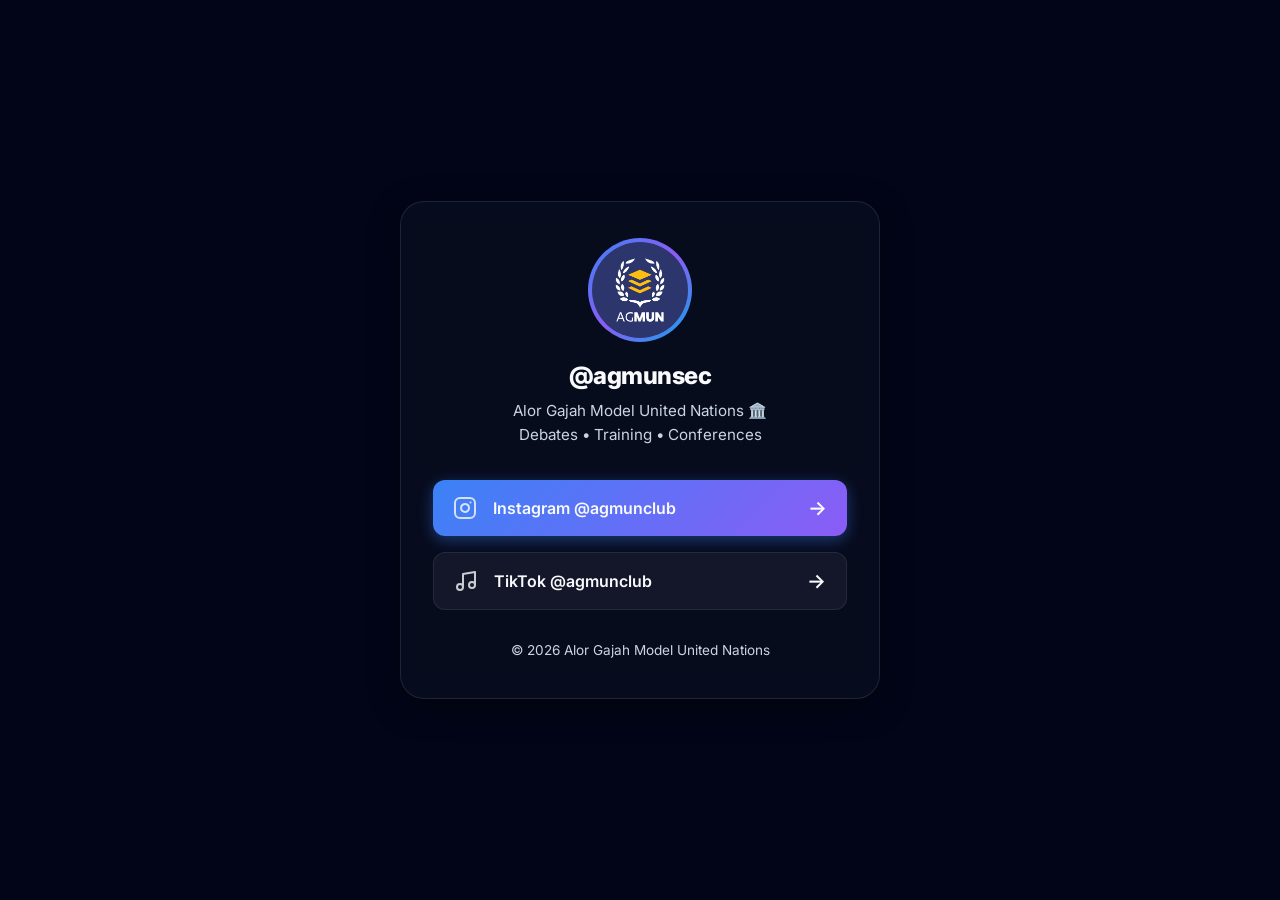
==== index.html @ 44642dea "Update copyright and add UN video background" ====
<!DOCTYPE html>
<html lang="en">
<head>
    <meta charset="UTF-8">
    <meta name="viewport" content="width=device-width, initial-scale=1.0">
    <meta name="description" content="AGMUN (Alor Gajah Model United Nations) is a club in UiTM Alor Gajah focusing on mock parliamentary debates and public speaking.">
    <title>AGMUN - Alor Gajah Model United Nations</title>
    <link rel="stylesheet" href="styles.css">
    <link rel="preconnect" href="https://fonts.googleapis.com">
    <link rel="preconnect" href="https://fonts.gstatic.com" crossorigin>
    <link href="https://fonts.googleapis.com/css2?family=Inter:wght@400;600;800&display=swap" rel="stylesheet">
</head>
<body>
    <!-- Video background -->
    <div class="video-overlay"></div>
    <video autoplay loop muted playsinline class="background-video">
        <source src="un-background.mp4" type="video/mp4">
    </video>

    <div class="container glass-panel">
        <header class="header">
            <div class="profile-image">
                <img src="logo.png" alt="AGMUN Logo">
            </div>
            <h1 class="title">@agmunsec</h1>
            <p class="description">
                Alor Gajah Model United Nations 🏛️<br>Debates • Training • Conferences
            </p>
        </header>

        <main>
            <nav class="links-container" aria-label="Important Links">
                <a href="https://instagram.com/agmunclub" target="_blank" rel="noopener noreferrer" class="link-button primary">
                    <svg class="button-icon-left" xmlns="http://www.w3.org/2000/svg" width="24" height="24" viewBox="0 0 24 24" fill="none" stroke="currentColor" stroke-width="2" stroke-linecap="round" stroke-linejoin="round"><rect x="2" y="2" width="20" height="20" rx="5" ry="5"></rect><path d="M16 11.37A4 4 0 1 1 12.63 8 4 4 0 0 1 16 11.37z"></path><line x1="17.5" y1="6.5" x2="17.51" y2="6.5"></line></svg>
                    <span class="button-text">Instagram @agmunclub</span>
                    <span class="button-icon-right">→</span>
                </a>
                <a href="https://tiktok.com/@agmunclub" target="_blank" rel="noopener noreferrer" class="link-button">
                    <svg class="button-icon-left" xmlns="http://www.w3.org/2000/svg" width="24" height="24" viewBox="0 0 24 24" fill="none" stroke="currentColor" stroke-width="2" stroke-linecap="round" stroke-linejoin="round"><path d="M9 18V5l12-2v13"></path><circle cx="6" cy="18" r="3"></circle><circle cx="18" cy="16" r="3"></circle></svg>
                    <span class="button-text">TikTok @agmunclub</span>
                    <span class="button-icon-right">→</span>
                </a>
            </nav>
        </main>

        <footer class="footer">
            <p>&copy; 2026 Alor Gajah Model United Nations</p>
        </footer>
    </div>
</body>
</html>
---- styles.css ----
:root {
    --bg-color: #020617; /* Very dark slate */
    --text-primary: #f8fafc;
    --text-secondary: #cbd5e1;
    
    /* Brand Colors */
    --brand-primary: #3b82f6;
    --brand-primary-light: #60a5fa;
    --brand-secondary: #8b5cf6;
    
    /* Mesh Gradient Colors */
    --blob-1: #3b82f6; /* Blue */
    --blob-2: #8b5cf6; /* Purple */
    --blob-3: #0ea5e9; /* Light Blue */
    --blob-4: #6366f1; /* Indigo */

    /* Glassmorphism */
    --glass-bg: rgba(15, 23, 42, 0.4);
    --glass-border: rgba(255, 255, 255, 0.1);
    --glass-shadow: 0 8px 32px 0 rgba(0, 0, 0, 0.37);
    
    /* Button Styles */
    --button-bg: rgba(255, 255, 255, 0.05);
    --button-hover-bg: rgba(255, 255, 255, 0.15);

    --spacing-unit: 8px; /* 8px grid system base */
}

* {
    margin: 0;
    padding: 0;
    box-sizing: border-box;
}

body {
    font-family: 'Inter', sans-serif;
    background-color: var(--bg-color);
    color: var(--text-primary);
    min-height: 100vh;
    display: flex;
    flex-direction: column;
    align-items: center;
    justify-content: center;
    padding: calc(var(--spacing-unit) * 6) calc(var(--spacing-unit) * 3);
    overflow-x: hidden;
    position: relative;
}

/* Video Background */
.background-video {
    position: fixed;
    top: 50%;
    left: 50%;
    transform: translate(-50%, -50%);
    min-width: 100vw;
    min-height: 100vh;
    width: auto;
    height: auto;
    z-index: -2;
    object-fit: cover;
}

.video-overlay {
    position: fixed;
    top: 0;
    left: 0;
    width: 100vw;
    height: 100vh;
    background-color: rgba(2, 6, 23, 0.65); /* Dark overlay to keep text readable */
    z-index: -1;
}

/* Glass Panel Container */
.container {
    width: 100%;
    max-width: 480px;
    display: flex;
    flex-direction: column;
    gap: calc(var(--spacing-unit) * 4);
    position: relative;
    z-index: 1;
}

.glass-panel {
    background: var(--glass-bg);
    backdrop-filter: blur(16px);
    -webkit-backdrop-filter: blur(16px);
    border: 1px solid var(--glass-border);
    border-radius: calc(var(--spacing-unit) * 3);
    padding: calc(var(--spacing-unit) * 5) calc(var(--spacing-unit) * 4);
    box-shadow: var(--glass-shadow);
}

.header {
    text-align: center;
    animation: fadeInDown 0.8s ease-out;
}

.profile-image {
    width: calc(var(--spacing-unit) * 12);
    height: calc(var(--spacing-unit) * 12);
    background: var(--bg-color);
    border-radius: 50%;
    display: flex;
    align-items: center;
    justify-content: center;
    margin: 0 auto calc(var(--spacing-unit) * 3);
    font-size: 2.5rem;
    font-weight: 800;
    letter-spacing: 1px;
    position: relative;
    z-index: 1;
}

.profile-image img {
    width: 100%;
    height: 100%;
    max-width: 100%;
    max-height: 100%;
    object-fit: cover;
    border-radius: 50%;
    display: block;
}

/* Rotating gradient border for profile */
.profile-image::before {
    content: '';
    position: absolute;
    inset: -4px;
    border-radius: 50%;
    background: linear-gradient(135deg, var(--brand-primary), var(--brand-secondary), var(--blob-3));
    z-index: -1;
    animation: spin 4s linear infinite;
}

@keyframes spin {
    100% { transform: rotate(360deg); }
}

.title {
    font-size: 1.5rem;
    font-weight: 800;
    margin-bottom: calc(var(--spacing-unit) * 1);
    color: var(--text-primary);
    line-height: 1.2;
    letter-spacing: -0.5px;
}

.description {
    font-size: 0.95rem;
    color: var(--text-secondary);
    line-height: 1.6;
}

.links-container {
    display: flex;
    flex-direction: column;
    gap: calc(var(--spacing-unit) * 2);
    width: 100%;
}

.link-button {
    display: flex;
    align-items: center;
    padding: calc(var(--spacing-unit) * 2) calc(var(--spacing-unit) * 2.5);
    background: var(--button-bg);
    border: 1px solid rgba(255, 255, 255, 0.08);
    border-radius: calc(var(--spacing-unit) * 1.5);
    color: var(--text-primary);
    text-decoration: none;
    font-weight: 600;
    transition: all 0.3s cubic-bezier(0.25, 0.8, 0.25, 1);
    animation: fadeInUp 0.5s ease-out forwards;
    opacity: 0;
    position: relative;
    overflow: hidden;
}

/* Staggered animation delays for buttons */
.link-button:nth-child(1) { animation-delay: 0.2s; }
.link-button:nth-child(2) { animation-delay: 0.3s; }
.link-button:nth-child(3) { animation-delay: 0.4s; }
.link-button:nth-child(4) { animation-delay: 0.5s; }

/* Subtle inner glow on hover */
.link-button::after {
    content: '';
    position: absolute;
    top: 0;
    left: -100%;
    width: 100%;
    height: 100%;
    background: linear-gradient(90deg, transparent, rgba(255, 255, 255, 0.1), transparent);
    transition: left 0.5s ease;
}

.link-button:hover {
    background: var(--button-hover-bg);
    transform: translateY(-2px);
    box-shadow: 0 8px 16px rgba(0, 0, 0, 0.2);
    border-color: rgba(255, 255, 255, 0.2);
}

.link-button:hover::after {
    left: 100%;
}

.link-button.primary {
    background: linear-gradient(135deg, var(--brand-primary), var(--brand-secondary));
    border: none;
    box-shadow: 0 4px 15px rgba(59, 130, 246, 0.4);
}

.link-button.primary:hover {
    box-shadow: 0 8px 25px rgba(59, 130, 246, 0.6);
    background: linear-gradient(135deg, var(--brand-primary-light), var(--brand-secondary));
}

.button-icon-left {
    margin-right: calc(var(--spacing-unit) * 2);
    flex-shrink: 0;
    opacity: 0.8;
}

.button-text {
    flex-grow: 1;
    text-align: left;
}

.button-icon-right {
    margin-left: calc(var(--spacing-unit) * 1);
    font-size: 1.25rem;
    transition: transform 0.3s ease;
}

.link-button:hover .button-icon-right {
    transform: translateX(4px);
}

.footer {
    text-align: center;
    font-size: 0.85rem;
    color: var(--text-secondary);
    animation: fadeIn 1s ease-out 1s forwards;
    opacity: 0;
}

@keyframes fadeInDown {
    from { opacity: 0; transform: translateY(-20px); }
    to { opacity: 1; transform: translateY(0); }
}

@keyframes fadeInUp {
    from { opacity: 0; transform: translateY(20px); }
    to { opacity: 1; transform: translateY(0); }
}

@keyframes fadeIn {
    from { opacity: 0; }
    to { opacity: 1; }
}

/* Reduce motion if user prefers for accessibility */
@media (prefers-reduced-motion: reduce) {
    *, ::before, ::after {
        animation-duration: 0.01ms !important;
        animation-iteration-count: 1 !important;
        transition-duration: 0.01ms !important;
        scroll-behavior: auto !important;
    }
}
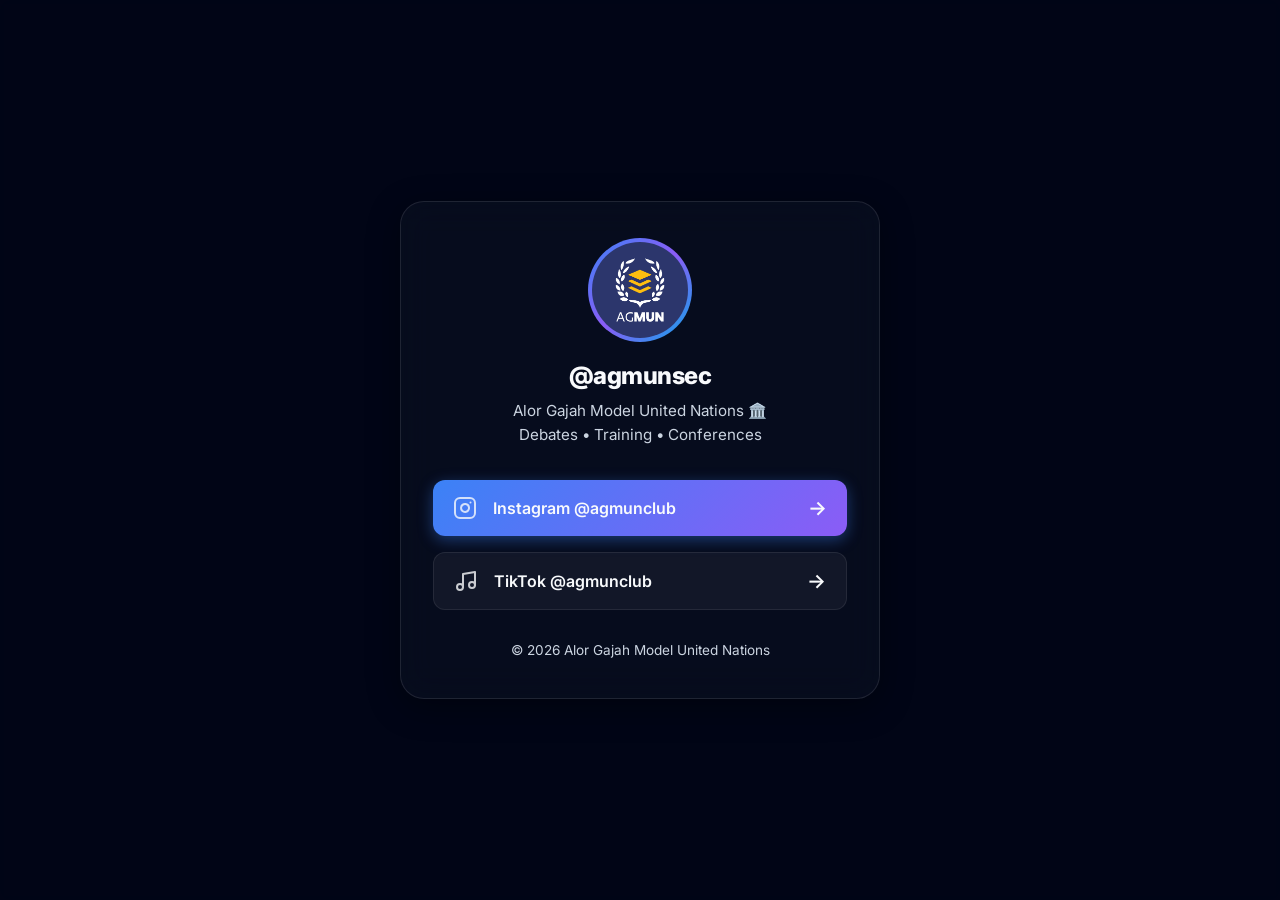
==== commit 26058288: "Replace video with UN slideshow background and blur overlay" ====
--- a/index.html
+++ b/index.html
@@ -11,11 +11,13 @@
     <link href="https://fonts.googleapis.com/css2?family=Inter:wght@400;600;800&display=swap" rel="stylesheet">
 </head>
 <body>
-    <!-- Video background -->
-    <div class="video-overlay"></div>
-    <video autoplay loop muted playsinline class="background-video">
-        <source src="un-background.mp4" type="video/mp4">
-    </video>
+    <!-- Slideshow background -->
+    <div class="slideshow-bg">
+        <div class="slide slide-1"></div>
+        <div class="slide slide-2"></div>
+        <div class="slide slide-3"></div>
+    </div>
+    <div class="blur-overlay"></div>
 
     <div class="container glass-panel">
         <header class="header">
--- a/styles.css
+++ b/styles.css
@@ -46,27 +46,61 @@
     position: relative;
 }
 
-/* Video Background */
-.background-video {
-    position: fixed;
-    top: 50%;
-    left: 50%;
-    transform: translate(-50%, -50%);
-    min-width: 100vw;
-    min-height: 100vh;
-    width: auto;
-    height: auto;
-    z-index: -2;
-    object-fit: cover;
-}
-
-.video-overlay {
+/* Slideshow Background */
+.slideshow-bg {
     position: fixed;
     top: 0;
     left: 0;
     width: 100vw;
     height: 100vh;
-    background-color: rgba(2, 6, 23, 0.65); /* Dark overlay to keep text readable */
+    z-index: -2;
+    background-color: var(--bg-color);
+}
+
+.slide {
+    position: absolute;
+    top: 0;
+    left: 0;
+    width: 100%;
+    height: 100%;
+    background-size: cover;
+    background-position: center;
+    opacity: 0;
+    animation: fadeSlide 24s infinite;
+}
+
+.slide-1 {
+    background-image: url('https://upload.wikimedia.org/wikipedia/commons/thumb/e/e0/UN_General_Assembly_hall.jpg/1920px-UN_General_Assembly_hall.jpg');
+    animation-delay: 0s;
+}
+
+.slide-2 {
+    background-image: url('https://upload.wikimedia.org/wikipedia/commons/thumb/9/91/UN_Headquarters_in_New_York_City.jpg/1920px-UN_Headquarters_in_New_York_City.jpg');
+    animation-delay: 8s;
+}
+
+.slide-3 {
+    background-image: url('https://upload.wikimedia.org/wikipedia/commons/thumb/2/2f/Flag_of_the_United_Nations.svg/1920px-Flag_of_the_United_Nations.svg.png');
+    animation-delay: 16s;
+}
+
+@keyframes fadeSlide {
+    0% { opacity: 0; animation-timing-function: ease-in; }
+    8% { opacity: 1; animation-timing-function: linear; }
+    33% { opacity: 1; animation-timing-function: ease-out; }
+    41% { opacity: 0; }
+    100% { opacity: 0; }
+}
+
+.blur-overlay {
+    position: fixed;
+    top: 0;
+    left: 0;
+    width: 100vw;
+    height: 100vh;
+    background-color: rgba(2, 6, 23, 0.4); /* Dark overlay */
+    backdrop-filter: blur(6px);
+    -webkit-backdrop-filter: blur(6px);
     z-index: -1;
 }
 
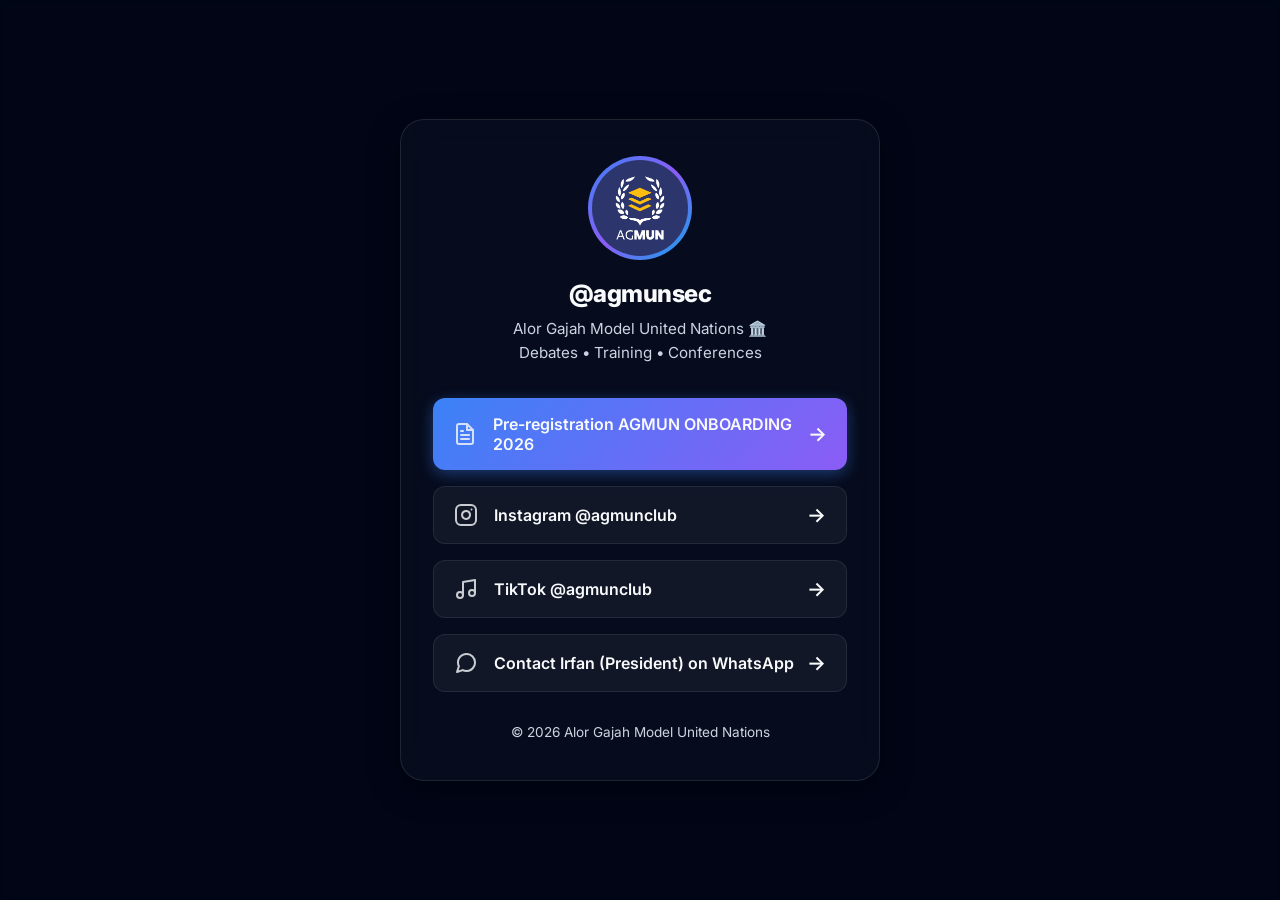
==== commit 91e4e107: "Add pre-registration and WhatsApp links" ====
--- a/index.html
+++ b/index.html
@@ -32,7 +32,12 @@
 
         <main>
             <nav class="links-container" aria-label="Important Links">
-                <a href="https://instagram.com/agmunclub" target="_blank" rel="noopener noreferrer" class="link-button primary">
+                <a href="https://forms.gle/XEu3iyHygYRSyQzE6" target="_blank" rel="noopener noreferrer" class="link-button primary">
+                    <svg class="button-icon-left" xmlns="http://www.w3.org/2000/svg" width="24" height="24" viewBox="0 0 24 24" fill="none" stroke="currentColor" stroke-width="2" stroke-linecap="round" stroke-linejoin="round"><path d="M14 2H6a2 2 0 0 0-2 2v16a2 2 0 0 0 2 2h12a2 2 0 0 0 2-2V8z"></path><polyline points="14 2 14 8 20 8"></polyline><line x1="16" y1="13" x2="8" y2="13"></line><line x1="16" y1="17" x2="8" y2="17"></line><polyline points="10 9 9 9 8 9"></polyline></svg>
+                    <span class="button-text">Pre-registration AGMUN ONBOARDING 2026</span>
+                    <span class="button-icon-right">→</span>
+                </a>
+                <a href="https://instagram.com/agmunclub" target="_blank" rel="noopener noreferrer" class="link-button">
                     <svg class="button-icon-left" xmlns="http://www.w3.org/2000/svg" width="24" height="24" viewBox="0 0 24 24" fill="none" stroke="currentColor" stroke-width="2" stroke-linecap="round" stroke-linejoin="round"><rect x="2" y="2" width="20" height="20" rx="5" ry="5"></rect><path d="M16 11.37A4 4 0 1 1 12.63 8 4 4 0 0 1 16 11.37z"></path><line x1="17.5" y1="6.5" x2="17.51" y2="6.5"></line></svg>
                     <span class="button-text">Instagram @agmunclub</span>
                     <span class="button-icon-right">→</span>
@@ -40,6 +45,11 @@
                 <a href="https://tiktok.com/@agmunclub" target="_blank" rel="noopener noreferrer" class="link-button">
                     <svg class="button-icon-left" xmlns="http://www.w3.org/2000/svg" width="24" height="24" viewBox="0 0 24 24" fill="none" stroke="currentColor" stroke-width="2" stroke-linecap="round" stroke-linejoin="round"><path d="M9 18V5l12-2v13"></path><circle cx="6" cy="18" r="3"></circle><circle cx="18" cy="16" r="3"></circle></svg>
                     <span class="button-text">TikTok @agmunclub</span>
+                    <span class="button-icon-right">→</span>
+                </a>
+                <a href="https://wa.me/601130723172" target="_blank" rel="noopener noreferrer" class="link-button">
+                    <svg class="button-icon-left" xmlns="http://www.w3.org/2000/svg" width="24" height="24" viewBox="0 0 24 24" fill="none" stroke="currentColor" stroke-width="2" stroke-linecap="round" stroke-linejoin="round"><path d="M21 11.5a8.38 8.38 0 0 1-.9 3.8 8.5 8.5 0 0 1-7.6 4.7 8.38 8.38 0 0 1-3.8-.9L3 21l1.9-5.7a8.38 8.38 0 0 1-.9-3.8 8.5 8.5 0 0 1 4.7-7.6 8.38 8.38 0 0 1 3.8-.9h.5a8.48 8.48 0 0 1 8 8v.5z"></path></svg>
+                    <span class="button-text">Contact Irfan (President) on WhatsApp</span>
                     <span class="button-icon-right">→</span>
                 </a>
             </nav>
--- a/styles.css
+++ b/styles.css
@@ -70,17 +70,17 @@
 }
 
 .slide-1 {
-    background-image: url('https://upload.wikimedia.org/wikipedia/commons/thumb/e/e0/UN_General_Assembly_hall.jpg/1920px-UN_General_Assembly_hall.jpg');
+    background-image: url('https://global.unitednations.entermediadb.net/assets/mediadb/services/module/asset/downloads/preset/Collections/Production%20Library/20-04-2026-UN-Photo-GA-wideview.jpg/image1024x768.jpg');
     animation-delay: 0s;
 }
 
 .slide-2 {
-    background-image: url('https://upload.wikimedia.org/wikipedia/commons/thumb/9/91/UN_Headquarters_in_New_York_City.jpg/1920px-UN_Headquarters_in_New_York_City.jpg');
+    background-image: url('https://global.unitednations.entermediadb.net/assets/mediadb/services/module/asset/downloads/preset/Collections/Production%20Library/20-04-2026-IMO-Ships.jpg/image1024x768.jpg');
     animation-delay: 8s;
 }
 
 .slide-3 {
-    background-image: url('https://upload.wikimedia.org/wikipedia/commons/thumb/2/2f/Flag_of_the_United_Nations.svg/1920px-Flag_of_the_United_Nations.svg.png');
+    background-image: url('https://global.unitednations.entermediadb.net/assets/mediadb/services/module/asset/downloads/preset/Collections/Embargoed/25-02-2026_UNICEF_Ukraine-school-02.jpg/image1024x768.jpg');
     animation-delay: 16s;
 }
 
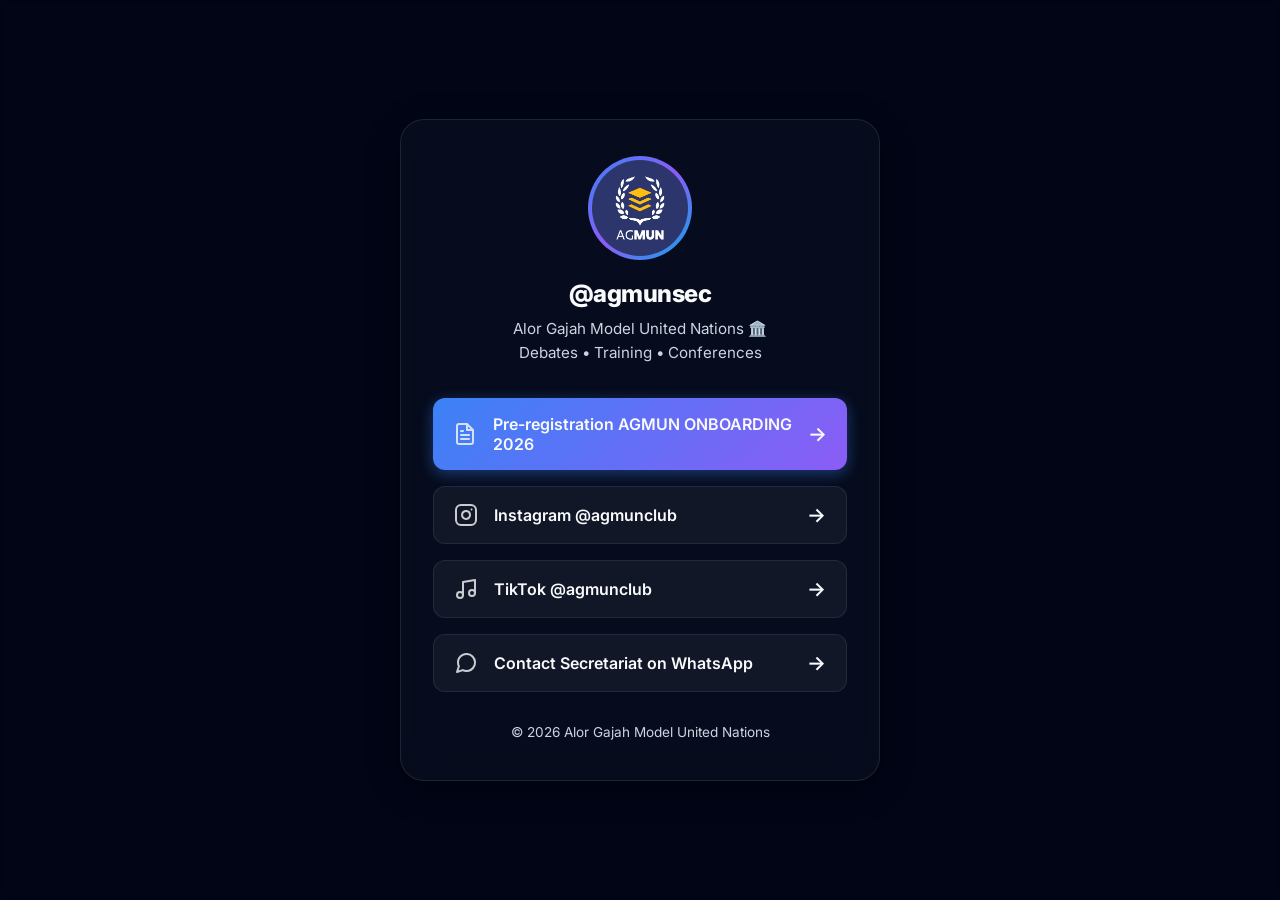
==== commit 1e1302b3: "Add contact page with Irfan and Arianna WhatsApp links" ====
--- a/index.html
+++ b/index.html
@@ -47,9 +47,9 @@
                     <span class="button-text">TikTok @agmunclub</span>
                     <span class="button-icon-right">→</span>
                 </a>
-                <a href="https://wa.me/601130723172" target="_blank" rel="noopener noreferrer" class="link-button">
+                <a href="contact.html" class="link-button">
                     <svg class="button-icon-left" xmlns="http://www.w3.org/2000/svg" width="24" height="24" viewBox="0 0 24 24" fill="none" stroke="currentColor" stroke-width="2" stroke-linecap="round" stroke-linejoin="round"><path d="M21 11.5a8.38 8.38 0 0 1-.9 3.8 8.5 8.5 0 0 1-7.6 4.7 8.38 8.38 0 0 1-3.8-.9L3 21l1.9-5.7a8.38 8.38 0 0 1-.9-3.8 8.5 8.5 0 0 1 4.7-7.6 8.38 8.38 0 0 1 3.8-.9h.5a8.48 8.48 0 0 1 8 8v.5z"></path></svg>
-                    <span class="button-text">Contact Irfan (President) on WhatsApp</span>
+                    <span class="button-text">Contact Secretariat on WhatsApp</span>
                     <span class="button-icon-right">→</span>
                 </a>
             </nav>
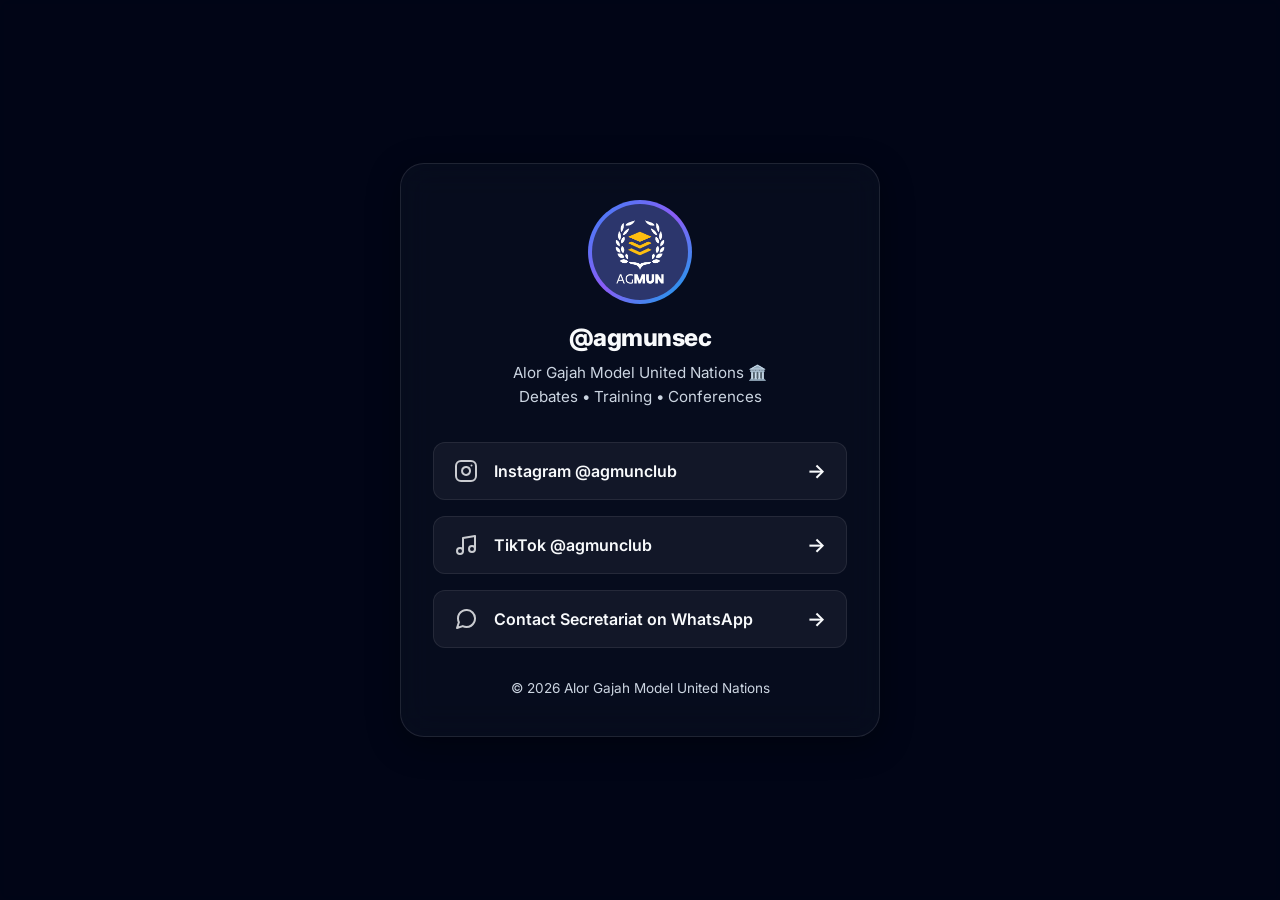
==== commit ef58f927: "Remove pre-registration link" ====
--- a/index.html
+++ b/index.html
@@ -32,11 +32,6 @@
 
         <main>
             <nav class="links-container" aria-label="Important Links">
-                <a href="https://forms.gle/XEu3iyHygYRSyQzE6" target="_blank" rel="noopener noreferrer" class="link-button primary">
-                    <svg class="button-icon-left" xmlns="http://www.w3.org/2000/svg" width="24" height="24" viewBox="0 0 24 24" fill="none" stroke="currentColor" stroke-width="2" stroke-linecap="round" stroke-linejoin="round"><path d="M14 2H6a2 2 0 0 0-2 2v16a2 2 0 0 0 2 2h12a2 2 0 0 0 2-2V8z"></path><polyline points="14 2 14 8 20 8"></polyline><line x1="16" y1="13" x2="8" y2="13"></line><line x1="16" y1="17" x2="8" y2="17"></line><polyline points="10 9 9 9 8 9"></polyline></svg>
-                    <span class="button-text">Pre-registration AGMUN ONBOARDING 2026</span>
-                    <span class="button-icon-right">→</span>
-                </a>
                 <a href="https://instagram.com/agmunclub" target="_blank" rel="noopener noreferrer" class="link-button">
                     <svg class="button-icon-left" xmlns="http://www.w3.org/2000/svg" width="24" height="24" viewBox="0 0 24 24" fill="none" stroke="currentColor" stroke-width="2" stroke-linecap="round" stroke-linejoin="round"><rect x="2" y="2" width="20" height="20" rx="5" ry="5"></rect><path d="M16 11.37A4 4 0 1 1 12.63 8 4 4 0 0 1 16 11.37z"></path><line x1="17.5" y1="6.5" x2="17.51" y2="6.5"></line></svg>
                     <span class="button-text">Instagram @agmunclub</span>
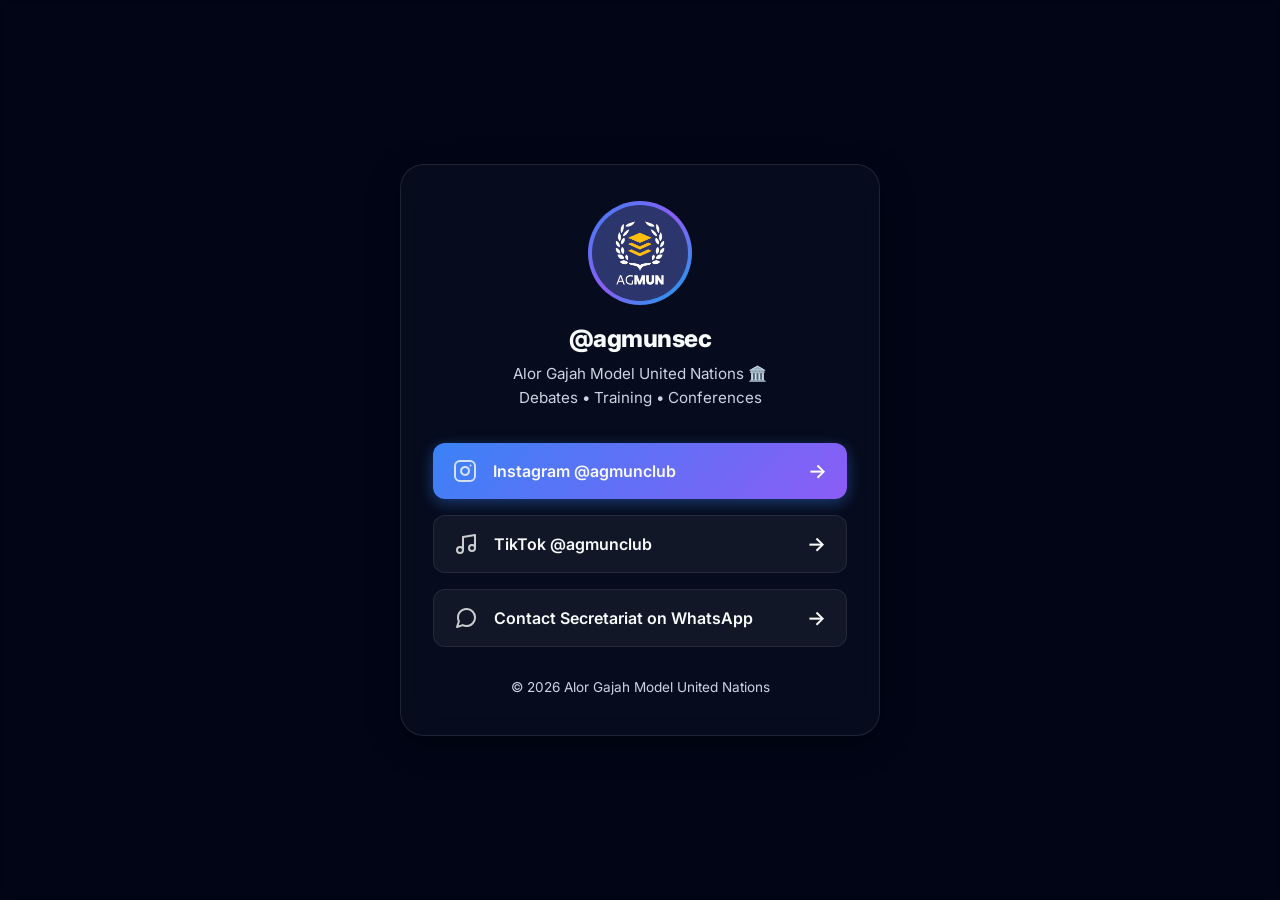
==== commit 3b69217c: "Highlight Instagram link" ====
--- a/index.html
+++ b/index.html
@@ -32,7 +32,7 @@
 
         <main>
             <nav class="links-container" aria-label="Important Links">
-                <a href="https://instagram.com/agmunclub" target="_blank" rel="noopener noreferrer" class="link-button">
+                <a href="https://instagram.com/agmunclub" target="_blank" rel="noopener noreferrer" class="link-button primary">
                     <svg class="button-icon-left" xmlns="http://www.w3.org/2000/svg" width="24" height="24" viewBox="0 0 24 24" fill="none" stroke="currentColor" stroke-width="2" stroke-linecap="round" stroke-linejoin="round"><rect x="2" y="2" width="20" height="20" rx="5" ry="5"></rect><path d="M16 11.37A4 4 0 1 1 12.63 8 4 4 0 0 1 16 11.37z"></path><line x1="17.5" y1="6.5" x2="17.51" y2="6.5"></line></svg>
                     <span class="button-text">Instagram @agmunclub</span>
                     <span class="button-icon-right">→</span>
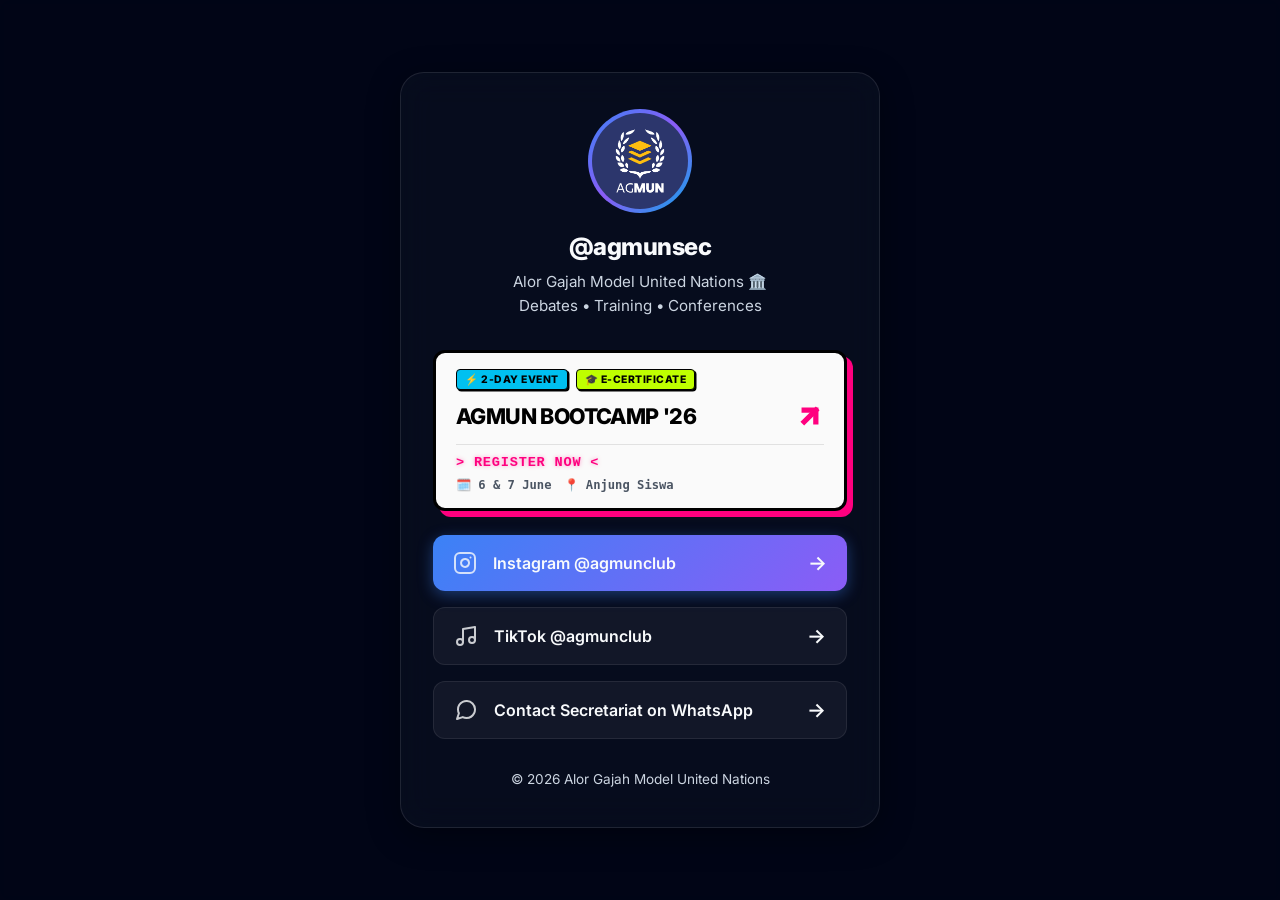
==== commit 8ecf494e: "Add animated gamified AGMUN Bootcamp '26 registration button" ====
--- a/index.html
+++ b/index.html
@@ -32,6 +32,25 @@
 
         <main>
             <nav class="links-container" aria-label="Important Links">
+                <a href="https://forms.gle/JzCZjRCVTENUXKtNA" target="_blank" rel="noopener noreferrer" class="bootcamp-button">
+                    <div class="bootcamp-badge-row">
+                        <span class="bootcamp-tag intensive">⚡ 2-DAY EVENT</span>
+                        <span class="bootcamp-tag certificate">🎓 E-CERTIFICATE</span>
+                    </div>
+                    <div class="bootcamp-main-row">
+                        <div class="bootcamp-title-text">AGMUN BOOTCAMP '26</div>
+                        <div class="bootcamp-arrow-container">
+                            <svg xmlns="http://www.w3.org/2000/svg" width="28" height="28" viewBox="0 0 24 24" fill="none" stroke="#FF007F" stroke-width="4.5" stroke-linecap="square" stroke-linejoin="miter"><line x1="7" y1="17" x2="17" y2="7"></line><polyline points="7 7 17 7 17 17"></polyline></svg>
+                        </div>
+                    </div>
+                    <div class="bootcamp-footer">
+                        <span class="bootcamp-register-now">&gt; REGISTER NOW &lt;</span>
+                        <div class="bootcamp-event-info">
+                            <span>🗓️ 6 &amp; 7 June</span>
+                            <span>📍 Anjung Siswa</span>
+                        </div>
+                    </div>
+                </a>
                 <a href="https://instagram.com/agmunclub" target="_blank" rel="noopener noreferrer" class="link-button primary">
                     <svg class="button-icon-left" xmlns="http://www.w3.org/2000/svg" width="24" height="24" viewBox="0 0 24 24" fill="none" stroke="currentColor" stroke-width="2" stroke-linecap="round" stroke-linejoin="round"><rect x="2" y="2" width="20" height="20" rx="5" ry="5"></rect><path d="M16 11.37A4 4 0 1 1 12.63 8 4 4 0 0 1 16 11.37z"></path><line x1="17.5" y1="6.5" x2="17.51" y2="6.5"></line></svg>
                     <span class="button-text">Instagram @agmunclub</span>
--- a/styles.css
+++ b/styles.css
@@ -303,3 +303,160 @@
         scroll-behavior: auto !important;
     }
 }
+
+/* ==========================================
+   Bootcamp Button Styles (Brutalist Poster Theme)
+   ========================================== */
+.bootcamp-button {
+    display: block;
+    text-decoration: none;
+    background-color: #fafafa;
+    border: 3px solid #000000;
+    border-radius: 12px;
+    padding: 16px 20px;
+    box-shadow: 6px 6px 0px #FF007F; /* Bold neon pink drop shadow */
+    transition: all 0.2s cubic-bezier(0.175, 0.885, 0.32, 1.275);
+    position: relative;
+    overflow: visible;
+    opacity: 0;
+    animation: fadeInUp 0.5s ease-out forwards, idle-neon-pulse 3s infinite ease-in-out;
+    animation-delay: 0.2s, 0.8s;
+    margin-bottom: calc(var(--spacing-unit) * 1);
+}
+
+.bootcamp-button:hover {
+    transform: translateY(-4px) scale(1.02);
+    box-shadow: 0 8px 24px rgba(255, 0, 127, 0.2), 8px 8px 0px #FF007F;
+    border-color: #FF007F;
+    background-color: #ffffff;
+}
+
+.bootcamp-button:active {
+    transform: translateY(2px) scale(0.99);
+    box-shadow: 3px 3px 0px #FF007F;
+}
+
+.bootcamp-badge-row {
+    display: flex;
+    flex-wrap: wrap;
+    align-items: center;
+    gap: 8px;
+    margin-bottom: 12px;
+}
+
+.bootcamp-tag {
+    color: #000000;
+    font-size: 0.65rem;
+    font-weight: 800;
+    padding: 3px 8px;
+    border-radius: 4px;
+    border: 1.5px solid #000000;
+    letter-spacing: 0.5px;
+    text-transform: uppercase;
+    box-shadow: 1.5px 1.5px 0px #000000;
+    display: inline-flex;
+    align-items: center;
+}
+
+.bootcamp-tag.intensive {
+    background-color: #00c0f0; /* Sky blue from poster */
+}
+
+.bootcamp-tag.certificate {
+    background-color: #BFFF00; /* Lime green from poster */
+}
+
+.bootcamp-main-row {
+    display: flex;
+    justify-content: space-between;
+    align-items: center;
+    gap: 12px;
+}
+
+.bootcamp-title-text {
+    font-family: 'Inter', sans-serif;
+    font-weight: 800;
+    font-size: 1.35rem;
+    color: #000000;
+    line-height: 1.15;
+    letter-spacing: -0.6px;
+    text-transform: uppercase;
+    text-align: left;
+}
+
+.bootcamp-arrow-container {
+    flex-shrink: 0;
+    display: flex;
+    align-items: center;
+    justify-content: center;
+    transition: transform 0.2s ease;
+}
+
+.bootcamp-button:hover .bootcamp-arrow-container {
+    animation: arrow-bounce 0.6s infinite ease-in-out;
+}
+
+.bootcamp-footer {
+    display: flex;
+    flex-direction: column;
+    align-items: flex-start;
+    margin-top: 14px;
+    border-top: 1.5px solid rgba(0, 0, 0, 0.1);
+    padding-top: 10px;
+    gap: 8px;
+}
+
+.bootcamp-register-now {
+    font-family: 'Courier New', Courier, monospace;
+    font-weight: 900;
+    font-size: 0.85rem;
+    color: #FF007F;
+    letter-spacing: 0.8px;
+    animation: press-start 1.2s steps(2) infinite;
+    text-shadow: 0 0 4px rgba(255, 0, 127, 0.4);
+}
+
+.bootcamp-event-info {
+    display: flex;
+    flex-wrap: wrap;
+    gap: 12px;
+    font-size: 0.76rem;
+    font-weight: 700;
+    color: #4b5563;
+    font-family: monospace;
+}
+
+.bootcamp-event-info span {
+    display: inline-flex;
+    align-items: center;
+    gap: 4px;
+}
+
+/* Animations */
+@keyframes press-start {
+    0%, 100% {
+        color: #FF007F;
+        opacity: 1;
+        text-shadow: 0 0 6px rgba(255, 0, 127, 0.6);
+    }
+    50% {
+        color: #000000;
+        opacity: 0.75;
+        text-shadow: none;
+    }
+}
+
+@keyframes arrow-bounce {
+    0%, 100% { transform: translate(0, 0); }
+    50% { transform: translate(4px, -4px); }
+}
+
+@keyframes idle-neon-pulse {
+    0%, 100% {
+        box-shadow: 6px 6px 0px #FF007F;
+    }
+    50% {
+        box-shadow: 6px 6px 12px rgba(255, 0, 127, 0.45), 6px 6px 0px #FF007F;
+    }
+}
+
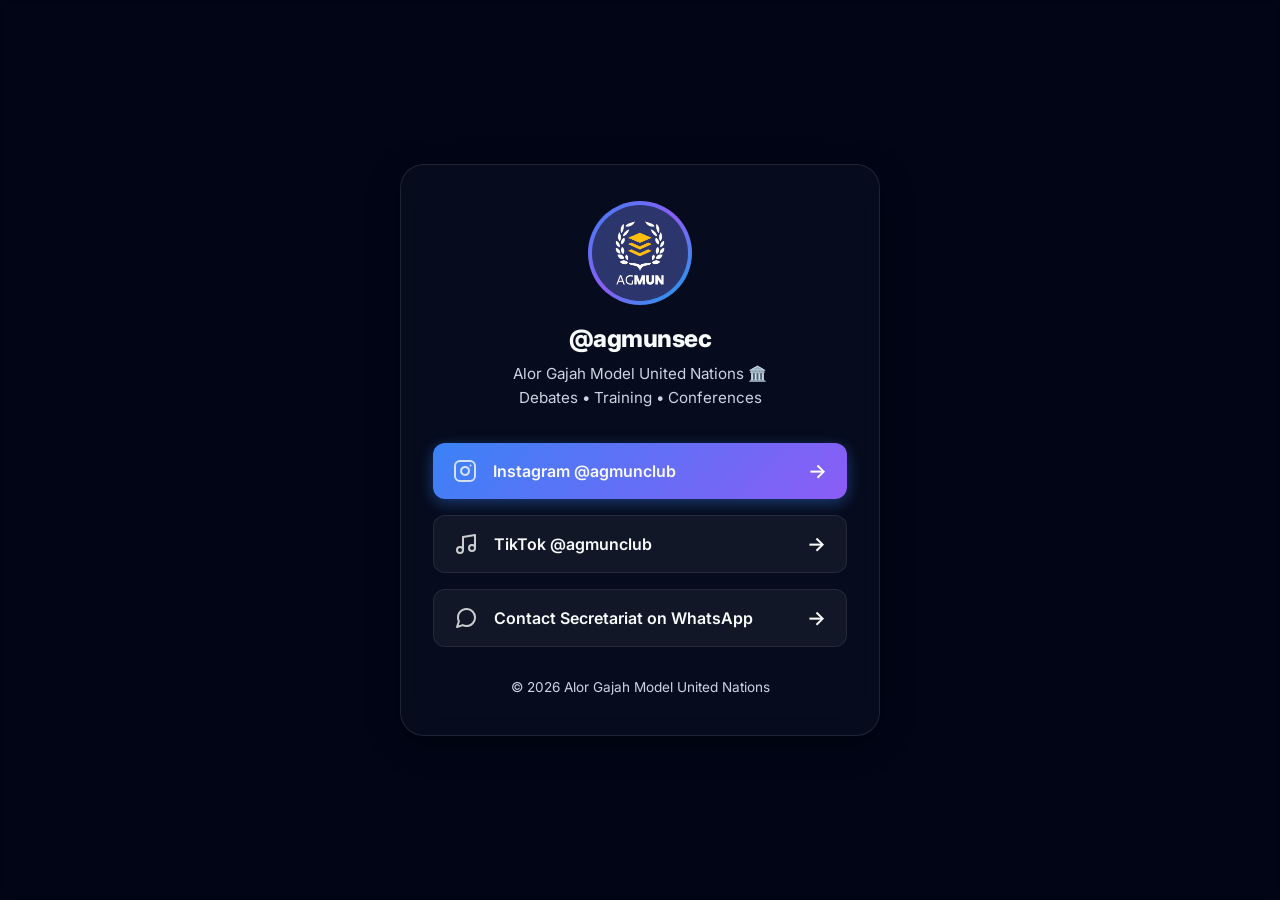
==== commit 59a98d0f: "Remove concluded AGMUN Bootcamp '26 section" ====
--- a/index.html
+++ b/index.html
@@ -32,25 +32,6 @@
 
         <main>
             <nav class="links-container" aria-label="Important Links">
-                <a href="https://forms.gle/JzCZjRCVTENUXKtNA" target="_blank" rel="noopener noreferrer" class="bootcamp-button">
-                    <div class="bootcamp-badge-row">
-                        <span class="bootcamp-tag intensive">⚡ 2-DAY EVENT</span>
-                        <span class="bootcamp-tag certificate">🎓 E-CERTIFICATE</span>
-                    </div>
-                    <div class="bootcamp-main-row">
-                        <div class="bootcamp-title-text">AGMUN BOOTCAMP '26</div>
-                        <div class="bootcamp-arrow-container">
-                            <svg xmlns="http://www.w3.org/2000/svg" width="28" height="28" viewBox="0 0 24 24" fill="none" stroke="#FF007F" stroke-width="4.5" stroke-linecap="square" stroke-linejoin="miter"><line x1="7" y1="17" x2="17" y2="7"></line><polyline points="7 7 17 7 17 17"></polyline></svg>
-                        </div>
-                    </div>
-                    <div class="bootcamp-footer">
-                        <span class="bootcamp-register-now">&gt; REGISTER NOW &lt;</span>
-                        <div class="bootcamp-event-info">
-                            <span>🗓️ 6 &amp; 7 June</span>
-                            <span>📍 Anjung Siswa</span>
-                        </div>
-                    </div>
-                </a>
                 <a href="https://instagram.com/agmunclub" target="_blank" rel="noopener noreferrer" class="link-button primary">
                     <svg class="button-icon-left" xmlns="http://www.w3.org/2000/svg" width="24" height="24" viewBox="0 0 24 24" fill="none" stroke="currentColor" stroke-width="2" stroke-linecap="round" stroke-linejoin="round"><rect x="2" y="2" width="20" height="20" rx="5" ry="5"></rect><path d="M16 11.37A4 4 0 1 1 12.63 8 4 4 0 0 1 16 11.37z"></path><line x1="17.5" y1="6.5" x2="17.51" y2="6.5"></line></svg>
                     <span class="button-text">Instagram @agmunclub</span>
--- a/styles.css
+++ b/styles.css
@@ -304,159 +304,5 @@
     }
 }
 
-/* ==========================================
-   Bootcamp Button Styles (Brutalist Poster Theme)
-   ========================================== */
-.bootcamp-button {
-    display: block;
-    text-decoration: none;
-    background-color: #fafafa;
-    border: 3px solid #000000;
-    border-radius: 12px;
-    padding: 16px 20px;
-    box-shadow: 6px 6px 0px #FF007F; /* Bold neon pink drop shadow */
-    transition: all 0.2s cubic-bezier(0.175, 0.885, 0.32, 1.275);
-    position: relative;
-    overflow: visible;
-    opacity: 0;
-    animation: fadeInUp 0.5s ease-out forwards, idle-neon-pulse 3s infinite ease-in-out;
-    animation-delay: 0.2s, 0.8s;
-    margin-bottom: calc(var(--spacing-unit) * 1);
-}
-
-.bootcamp-button:hover {
-    transform: translateY(-4px) scale(1.02);
-    box-shadow: 0 8px 24px rgba(255, 0, 127, 0.2), 8px 8px 0px #FF007F;
-    border-color: #FF007F;
-    background-color: #ffffff;
-}
-
-.bootcamp-button:active {
-    transform: translateY(2px) scale(0.99);
-    box-shadow: 3px 3px 0px #FF007F;
-}
-
-.bootcamp-badge-row {
-    display: flex;
-    flex-wrap: wrap;
-    align-items: center;
-    gap: 8px;
-    margin-bottom: 12px;
-}
-
-.bootcamp-tag {
-    color: #000000;
-    font-size: 0.65rem;
-    font-weight: 800;
-    padding: 3px 8px;
-    border-radius: 4px;
-    border: 1.5px solid #000000;
-    letter-spacing: 0.5px;
-    text-transform: uppercase;
-    box-shadow: 1.5px 1.5px 0px #000000;
-    display: inline-flex;
-    align-items: center;
-}
-
-.bootcamp-tag.intensive {
-    background-color: #00c0f0; /* Sky blue from poster */
-}
-
-.bootcamp-tag.certificate {
-    background-color: #BFFF00; /* Lime green from poster */
-}
-
-.bootcamp-main-row {
-    display: flex;
-    justify-content: space-between;
-    align-items: center;
-    gap: 12px;
-}
-
-.bootcamp-title-text {
-    font-family: 'Inter', sans-serif;
-    font-weight: 800;
-    font-size: 1.35rem;
-    color: #000000;
-    line-height: 1.15;
-    letter-spacing: -0.6px;
-    text-transform: uppercase;
-    text-align: left;
-}
-
-.bootcamp-arrow-container {
-    flex-shrink: 0;
-    display: flex;
-    align-items: center;
-    justify-content: center;
-    transition: transform 0.2s ease;
-}
-
-.bootcamp-button:hover .bootcamp-arrow-container {
-    animation: arrow-bounce 0.6s infinite ease-in-out;
-}
-
-.bootcamp-footer {
-    display: flex;
-    flex-direction: column;
-    align-items: flex-start;
-    margin-top: 14px;
-    border-top: 1.5px solid rgba(0, 0, 0, 0.1);
-    padding-top: 10px;
-    gap: 8px;
-}
-
-.bootcamp-register-now {
-    font-family: 'Courier New', Courier, monospace;
-    font-weight: 900;
-    font-size: 0.85rem;
-    color: #FF007F;
-    letter-spacing: 0.8px;
-    animation: press-start 1.2s steps(2) infinite;
-    text-shadow: 0 0 4px rgba(255, 0, 127, 0.4);
-}
-
-.bootcamp-event-info {
-    display: flex;
-    flex-wrap: wrap;
-    gap: 12px;
-    font-size: 0.76rem;
-    font-weight: 700;
-    color: #4b5563;
-    font-family: monospace;
-}
-
-.bootcamp-event-info span {
-    display: inline-flex;
-    align-items: center;
-    gap: 4px;
-}
-
-/* Animations */
-@keyframes press-start {
-    0%, 100% {
-        color: #FF007F;
-        opacity: 1;
-        text-shadow: 0 0 6px rgba(255, 0, 127, 0.6);
-    }
-    50% {
-        color: #000000;
-        opacity: 0.75;
-        text-shadow: none;
-    }
-}
-
-@keyframes arrow-bounce {
-    0%, 100% { transform: translate(0, 0); }
-    50% { transform: translate(4px, -4px); }
-}
-
-@keyframes idle-neon-pulse {
-    0%, 100% {
-        box-shadow: 6px 6px 0px #FF007F;
-    }
-    50% {
-        box-shadow: 6px 6px 12px rgba(255, 0, 127, 0.45), 6px 6px 0px #FF007F;
-    }
-}
-
+
+
